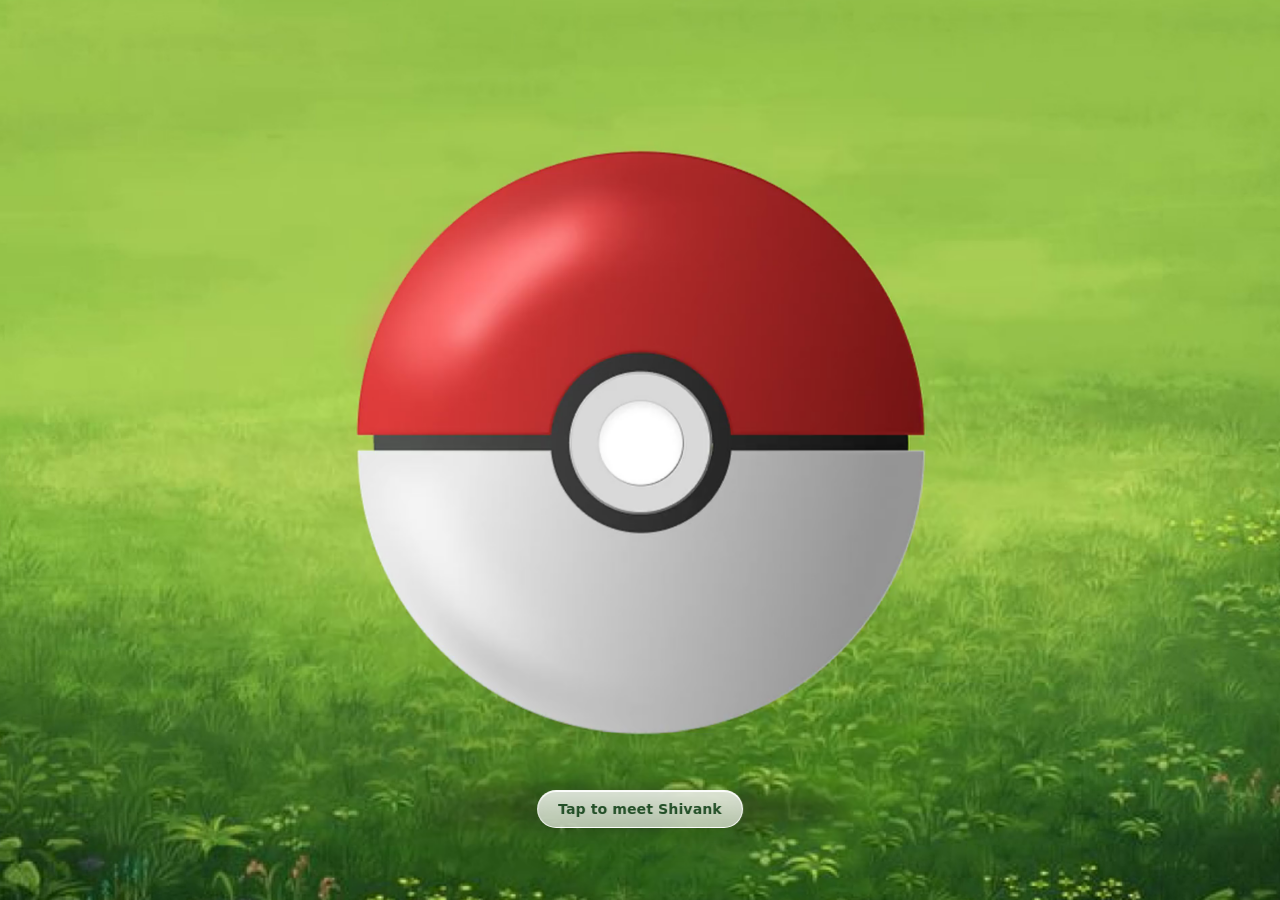
==== index.html @ 3da70530 "Pokémon-themed portfolio: Poké Ball landing + profile page + shared drop counter Co-Authored-By: Cla" ====
<!DOCTYPE html>
<html lang="en">
<head>
  <meta charset="UTF-8" />
  <meta name="viewport" content="width=device-width, initial-scale=1.0" />
  <title>Shivank Goel · Portfolio</title>
  <style>
    * { box-sizing: border-box; margin: 0; padding: 0; }
    html, body { height: 100%; }
    body { font-family: "Inter", "Segoe UI", system-ui, sans-serif; }

    #home {
      position: fixed; inset: 0; overflow: hidden;
      background: #9ccb6a;            /* grass-green until the poster paints */
      cursor: pointer;
    }
    #v {
      position: absolute; inset: 0;
      width: 100%; height: 100%;
      object-fit: cover; object-position: center;
      display: block; pointer-events: none;
      transform: scale(1.08);
      will-change: transform;
    }
    .hint {
      position: absolute; left: 50%; bottom: 8%;
      z-index: 3; margin: 0;
      display: inline-flex; align-items: center; gap: 9px; white-space: nowrap;
      padding: 10px 20px;
      color: #234f28; font-weight: 700; font-size: 14px; letter-spacing: .01em;
      background: linear-gradient(180deg, rgba(255,255,255,.82), rgba(255,255,255,.64));
      border: 1px solid rgba(255,255,255,.9); border-radius: 999px;
      box-shadow: 0 12px 28px rgba(26,60,28,.26), inset 0 1px 0 rgba(255,255,255,.95);
      -webkit-backdrop-filter: blur(10px) saturate(1.3);
      backdrop-filter: blur(10px) saturate(1.3);
      transform: translate(-50%, 0);
      animation: hintFloat 2.8s ease-in-out infinite;
    }
    #home.playing .hint {
      opacity: 0; transform: translate(-50%, 10px);
      transition: opacity .25s ease, transform .25s ease;
    }
    @keyframes hintFloat {
      0%, 100% { transform: translate(-50%, 0); }
      50%      { transform: translate(-50%, -5px); }
    }
    @media (prefers-reduced-motion: reduce) { .hint, #v { animation: none; } }
  </style>
</head>
<body>
  <section id="home">
    <video id="v" muted playsinline preload="auto" poster="poster.png">
      <source src="home.mp4" type="video/mp4" />
    </video>
    <p class="hint">Tap to meet Shivank</p>
  </section>

  <script>
    (function () {
      var NEXT = "details.html";      // → /portfolio/details when deployed
      var home = document.getElementById("home");
      var v = document.getElementById("v");
      var reduce = window.matchMedia("(prefers-reduced-motion: reduce)").matches;
      var busy = false, done = false;

      // gentle idle bob + cursor-reactive lean, composed into one transform
      var tx = 0, ty = 0, cx = 0, cy = 0, raf = 0, t0 = 0;
      function onMove(e) {
        var r = home.getBoundingClientRect();
        tx = (e.clientX - r.left - r.width / 2) / (r.width / 2);   // -1..1
        ty = (e.clientY - r.top - r.height / 2) / (r.height / 2);  // -1..1
      }
      function recentre() { tx = 0; ty = 0; }                     // ease back when cursor leaves
      function loop(now) {
        if (!t0) t0 = now;
        var bob = Math.sin((now - t0) / 3400 * 6.2832) * 1.1;      // gentle idle ±1.1%, ~3.4s
        cx += (tx - cx) * 0.09;                                    // smoothly follow the cursor
        cy += (ty - cy) * 0.09;
        var X = (cx * 2.2).toFixed(2);
        var Y = (bob + cy * 1.6).toFixed(2);
        var rot = (cx * 1.8).toFixed(2);
        v.style.transform = "scale(1.08) translate(" + X + "%," + Y + "%) rotate(" + rot + "deg)";
        raf = requestAnimationFrame(loop);
      }
      if (!reduce) {
        home.addEventListener("mousemove", onMove);
        home.addEventListener("mouseleave", recentre);
        raf = requestAnimationFrame(loop);
      }

      function go() { if (done) return; done = true; window.location.href = NEXT; }
      v.addEventListener("ended", go);

      home.addEventListener("click", function () {
        if (busy) return;
        busy = true;
        if (raf) cancelAnimationFrame(raf);          // freeze the ball where it is
        home.removeEventListener("mousemove", onMove);
        home.classList.add("playing");
        if (reduce) { go(); return; }
        var p = v.play();                // already at frame 0 — no seek, no hitch
        if (p && p.catch) p.catch(go);   // if playback is blocked, just navigate
        setTimeout(go, 900);             // safety net (video is ~0.6s)
      });
    })();
  </script>
</body>
</html>
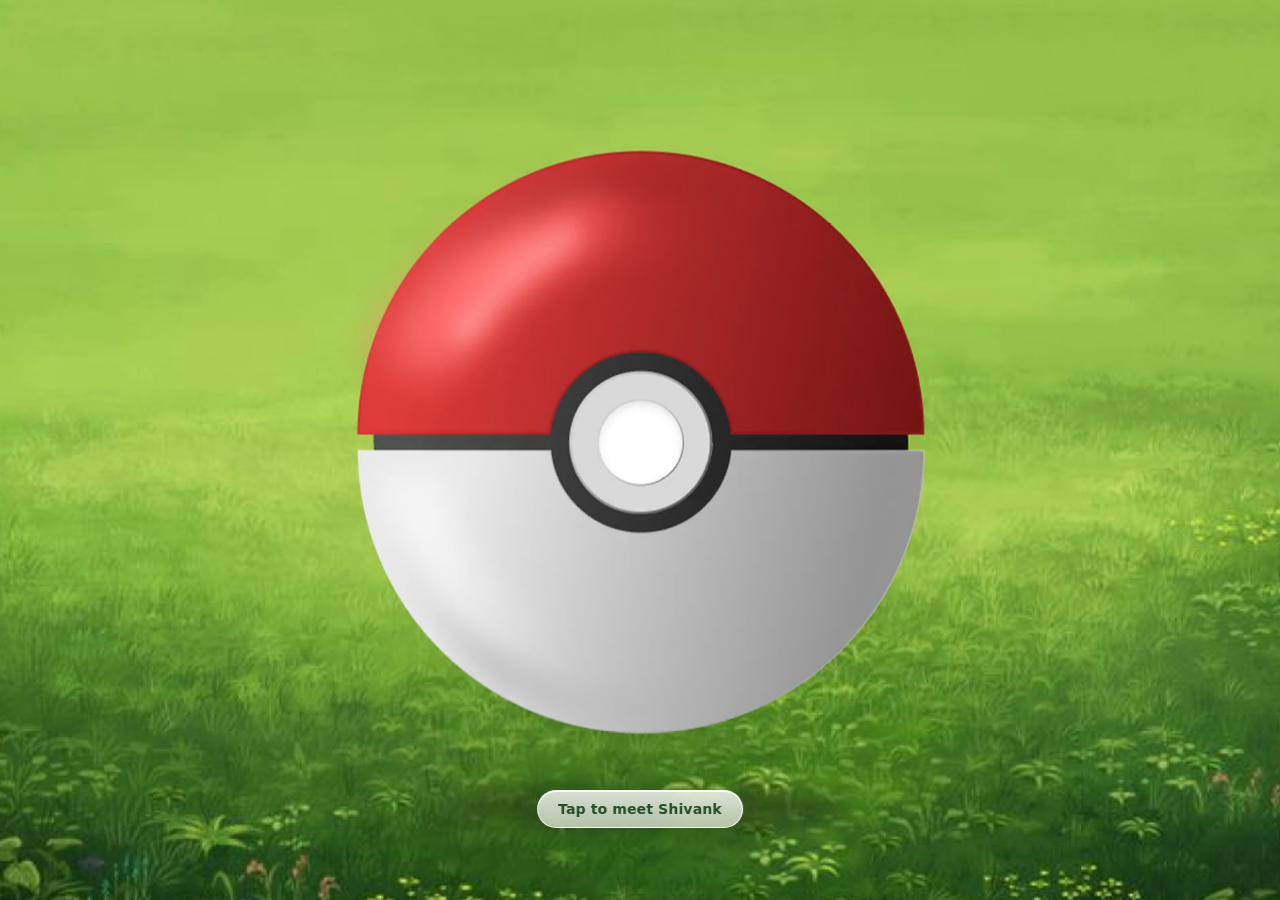
==== commit 8c51d7ec: "Add avatar-face favicon (browser tab icon) Co-Authored-By: Claude Opus 4.8 <noreply@anthropic.com>" ====
--- a/index.html
+++ b/index.html
@@ -4,6 +4,7 @@
   <meta charset="UTF-8" />
   <meta name="viewport" content="width=device-width, initial-scale=1.0" />
   <title>Shivank Goel · Portfolio</title>
+  <link rel="icon" type="image/png" href="favicon.png" />
   <style>
     * { box-sizing: border-box; margin: 0; padding: 0; }
     html, body { height: 100%; }
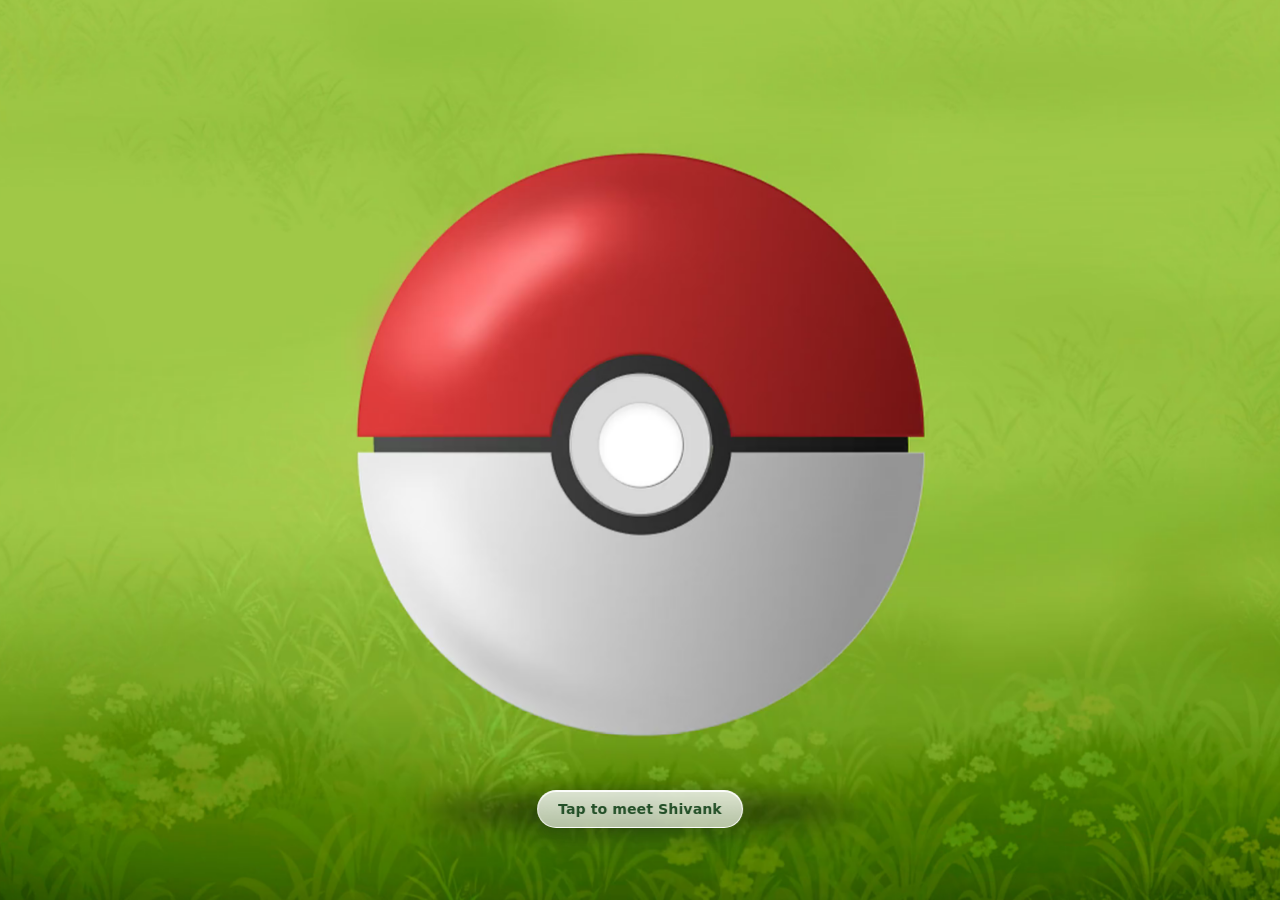
==== commit e68a87fd: "Landing: fit the ball on portrait phones (no edge clipping) Co-Authored-By: Claude Opus 4.8 <noreply" ====
--- a/index.html
+++ b/index.html
@@ -46,6 +46,19 @@
       50%      { transform: translate(-50%, -5px); }
     }
     @media (prefers-reduced-motion: reduce) { .hint, #v { animation: none; } }
+
+    /* portrait phones: cover-cropping clips the ball, so fit it and let the
+       grass background fill the rest instead */
+    @media (max-aspect-ratio: 5/8) {
+      #home { background: #9ccb6a center center / cover no-repeat url("grass.jpg"); }
+      #v {
+        inset: auto; left: 50%; top: 50%;
+        width: 175vw; height: auto;
+        object-fit: fill;
+        transform: translate(-50%, -50%) !important;
+        animation: none !important;
+      }
+    }
   </style>
 </head>
 <body>
@@ -83,7 +96,8 @@
         v.style.transform = "scale(1.08) translate(" + X + "%," + Y + "%) rotate(" + rot + "deg)";
         raf = requestAnimationFrame(loop);
       }
-      if (!reduce) {
+      // wobble/cursor-lean only on devices with a real pointer (skip on touch)
+      if (!reduce && window.matchMedia("(hover: hover) and (pointer: fine)").matches) {
         home.addEventListener("mousemove", onMove);
         home.addEventListener("mouseleave", recentre);
         raf = requestAnimationFrame(loop);
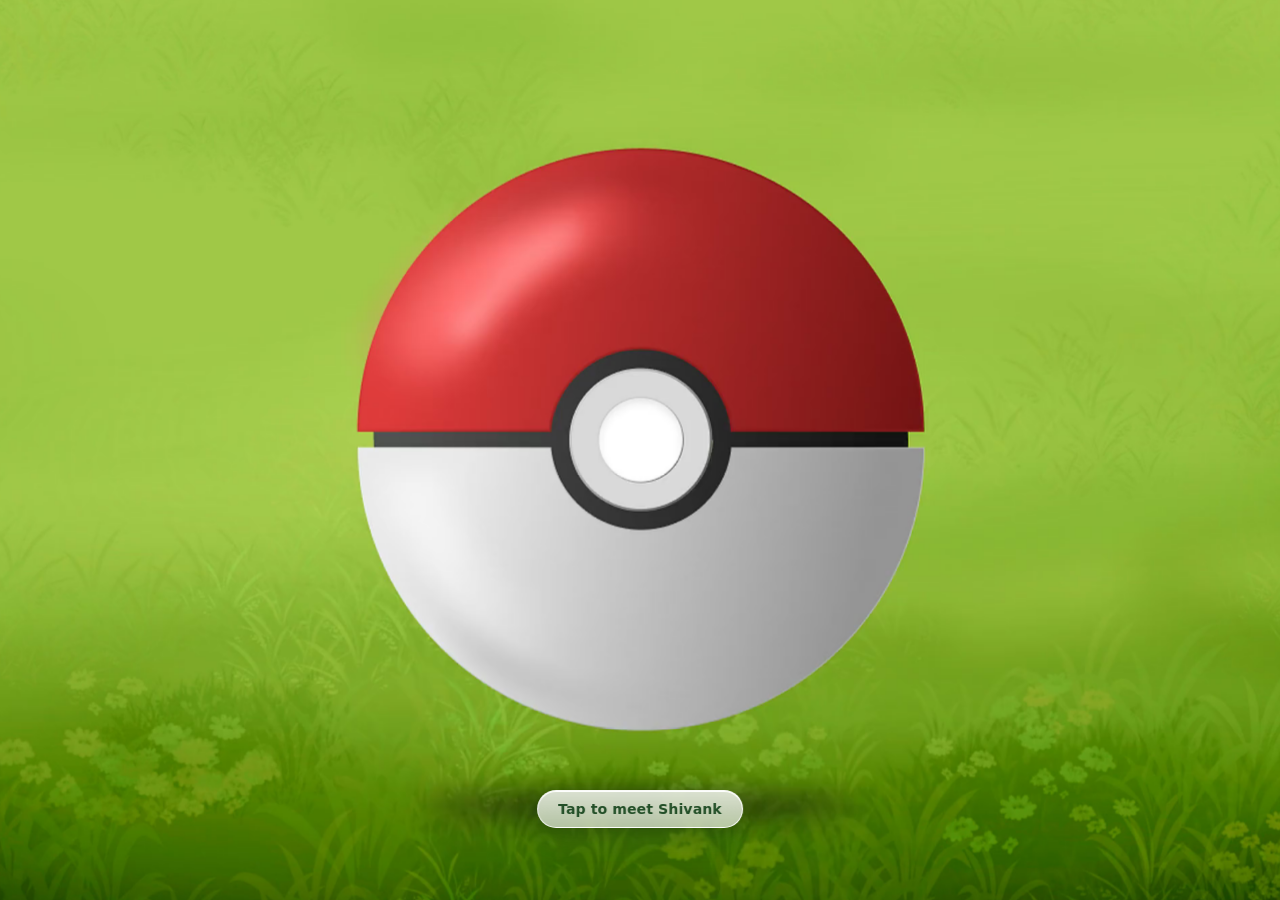
==== commit 0163e65e: "Landing mobile: feather video edges to remove the grass seam line Co-Authored-By: Claude Opus 4.8 <n" ====
--- a/index.html
+++ b/index.html
@@ -57,6 +57,9 @@
         object-fit: fill;
         transform: translate(-50%, -50%) !important;
         animation: none !important;
+        /* fade the video's top/bottom edges into the grass bg (no seam line) */
+        -webkit-mask: linear-gradient(to bottom, transparent 0, #000 15%, #000 85%, transparent 100%);
+                mask: linear-gradient(to bottom, transparent 0, #000 15%, #000 85%, transparent 100%);
       }
     }
   </style>
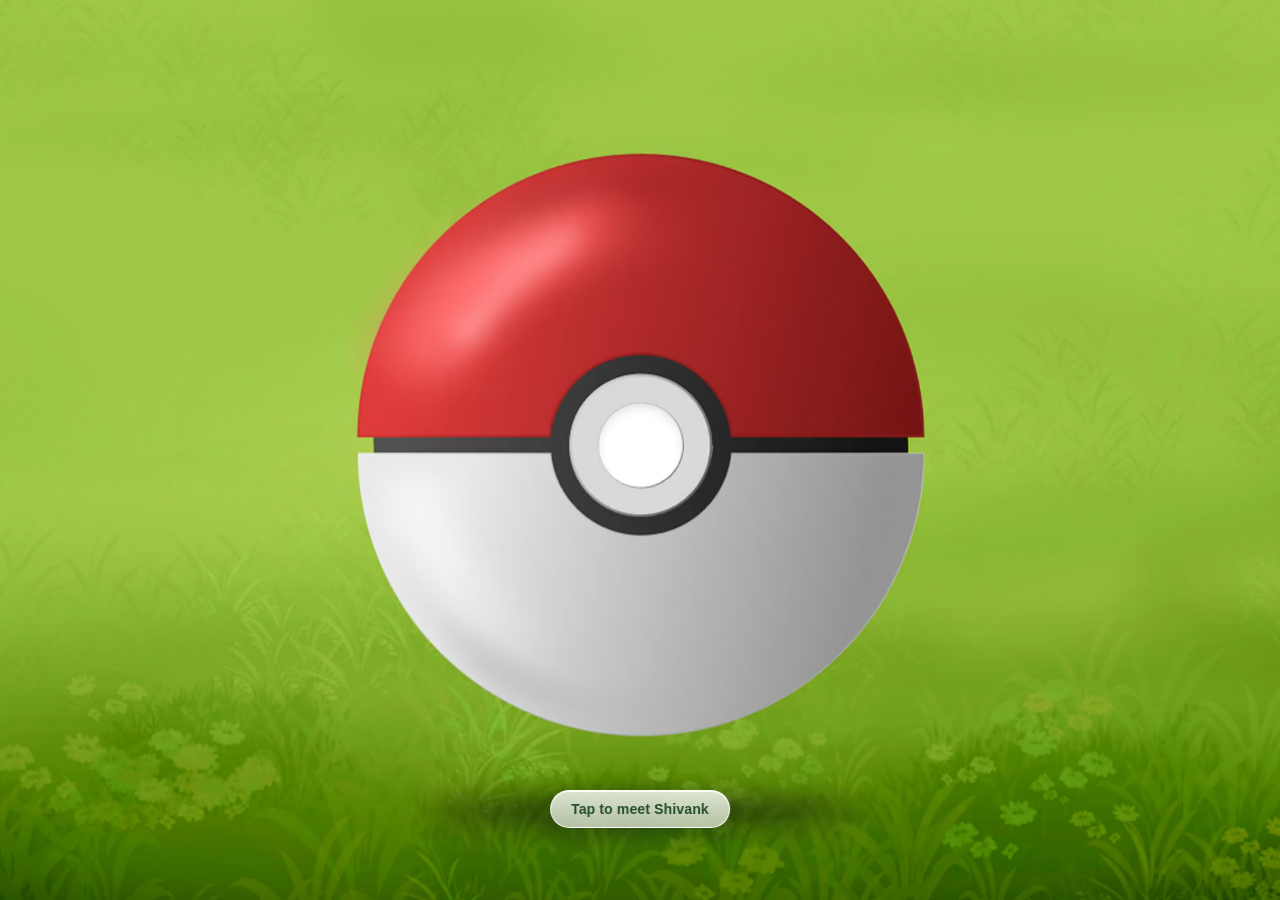
==== commit 40769de5: "Make landing interaction keyboard accessible" ====
--- a/index.html
+++ b/index.html
@@ -13,8 +13,9 @@
     #home {
       position: fixed; inset: 0; overflow: hidden;
       background: #9ccb6a;            /* grass-green until the poster paints */
-      cursor: pointer;
+      width: 100%; border: 0; text-align: initial; cursor: pointer;
     }
+    #home:focus-visible { outline: 4px solid #fff; outline-offset: -8px; }
     #v {
       position: absolute; inset: 0;
       width: 100%; height: 100%;
@@ -65,12 +66,12 @@
   </style>
 </head>
 <body>
-  <section id="home">
+  <button id="home" type="button" aria-label="Meet Shivank">
     <video id="v" muted playsinline preload="auto" poster="poster.png">
       <source src="home.mp4" type="video/mp4" />
     </video>
     <p class="hint">Tap to meet Shivank</p>
-  </section>
+  </button>
 
   <script>
     (function () {
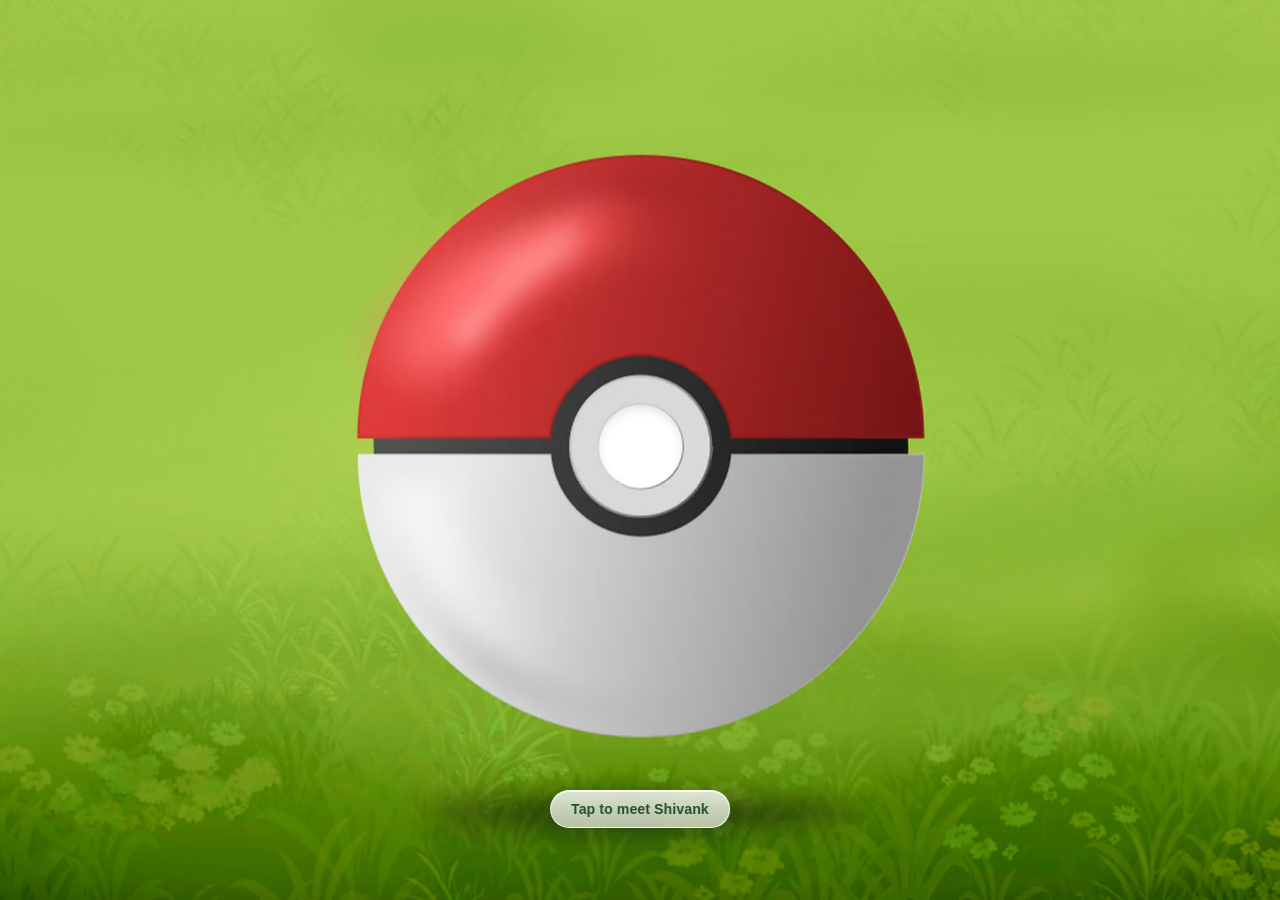
==== commit b44e4f3a: "Use valid phrasing content inside landing button" ====
--- a/index.html
+++ b/index.html
@@ -70,7 +70,7 @@
     <video id="v" muted playsinline preload="auto" poster="poster.png">
       <source src="home.mp4" type="video/mp4" />
     </video>
-    <p class="hint">Tap to meet Shivank</p>
+    <span class="hint">Tap to meet Shivank</span>
   </button>
 
   <script>
